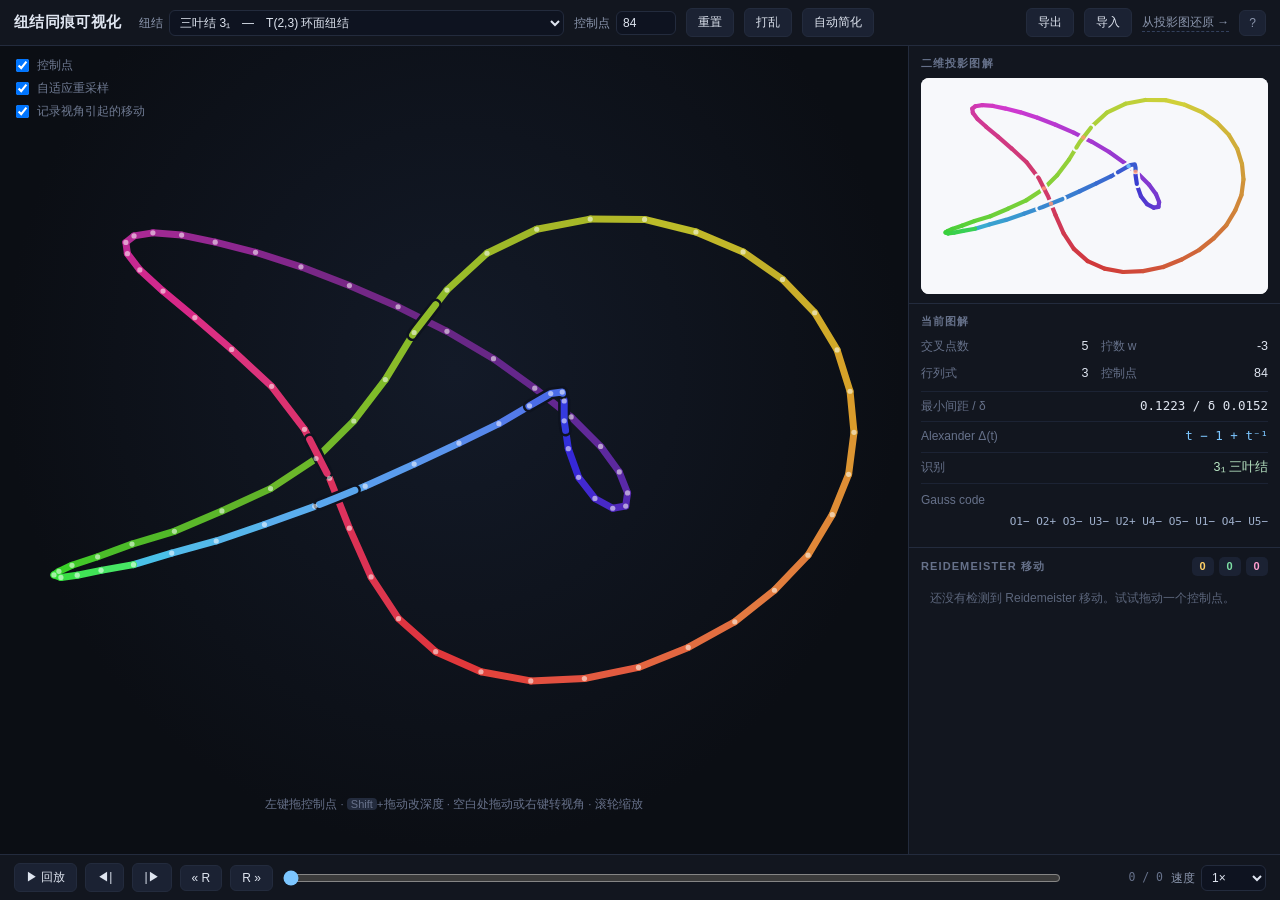
==== knot/index.html @ 01ad6047 "Publish Haoyang Yu homepage" ====
<!DOCTYPE html>
<html lang="zh-CN">
<head>
<meta charset="utf-8">
<meta name="viewport" content="width=device-width, initial-scale=1">
<meta name="robots" content="noindex, nofollow">
<title>纽结同痕可视化 · Knot Isotopy Explorer</title>
<link rel="stylesheet" href="css/style.css?v=2">
</head>
<body>
<div id="app">

  <header>
    <h1>纽结同痕可视化</h1>
    <label class="ctl">纽结
      <select id="libSel"></select>
    </label>
    <label class="ctl">控制点
      <input id="npts" type="number" min="40" max="180" step="4" value="84">
    </label>
    <button id="btnReset" title="重新加载当前纽结">重置</button>
    <button id="btnTangle" title="做一串随机的安全 Δ-move">打乱</button>
    <button id="btnSimplify" title="在保持同痕的前提下自动收缩、拉直">自动简化</button>
    <span class="sep"></span>
    <button id="btnExport" title="导出这条同痕为 JSON">导出</button>
    <button id="btnImport" title="载入一条同痕">导入</button>
    <input id="fileIn" type="file" accept="application/json" hidden>
    <a class="navlink" href="lift.html" title="在平面上画一个平凡结、移动它、定上下，再把纽结还原出来">从投影图还原 →</a>
    <button id="btnHelp" class="ghost">?</button>
  </header>

  <main>
    <section id="stage">
      <canvas id="c3d"></canvas>
      <div id="hud">
        <div class="hint">左键拖控制点 · <kbd>Shift</kbd>+拖动改深度 · 空白处拖动或右键转视角 · 滚轮缩放</div>
        <div id="blocked" class="blocked">被挡住了 —— 再走就会自交</div>
      </div>
      <div id="badges">
        <label><input type="checkbox" id="ckPts" checked> 控制点</label>
        <label><input type="checkbox" id="ckAdapt" checked> 自适应重采样</label>
        <label><input type="checkbox" id="ckViewEv" checked> 记录视角引起的移动</label>
      </div>
    </section>

    <aside>
      <div class="panel">
        <h2>二维投影图解</h2>
        <canvas id="c2d"></canvas>
      </div>

      <div class="panel" id="infoPanel">
        <h2>当前图解</h2>
        <div class="grid">
          <div><span class="k">交叉点数</span><span class="v" id="vCross">–</span></div>
          <div><span class="k">拧数 w</span><span class="v" id="vWrithe">–</span></div>
          <div><span class="k">行列式</span><span class="v" id="vDet">–</span></div>
          <div><span class="k">控制点</span><span class="v" id="vN">–</span></div>
        </div>
        <div class="row"><span class="k" title="不相邻边之间的实际最小距离，以及程序保证留出的间距 δ">最小间距 / δ</span><span class="v mono" id="vSep">–</span></div>
        <div class="row"><span class="k">Alexander Δ(t)</span><span class="v mono" id="vAlex">–</span></div>
        <div class="row"><span class="k">识别</span><span class="v" id="vName">–</span></div>
        <div class="row gauss"><span class="k">Gauss code</span><span class="v mono" id="vGauss">–</span></div>
        <div id="invWarn" class="warn"></div>
      </div>

      <div class="panel grow">
        <h2>Reidemeister 移动
          <span class="counts">
            <b class="r1" id="cR1">0</b><b class="r2" id="cR2">0</b><b class="r3" id="cR3">0</b>
          </span>
        </h2>
        <ul id="evList"></ul>
      </div>
    </aside>
  </main>

  <footer>
    <button id="btnPlay">▶ 回放</button>
    <button id="btnStepBack" title="上一步">◀|</button>
    <button id="btnStepFwd" title="下一步">|▶</button>
    <button id="btnPrevEv" title="上一次 R-移动">« R</button>
    <button id="btnNextEv" title="下一次 R-移动">R »</button>
    <input id="timeline" type="range" min="0" max="0" value="0" step="1">
    <span id="tlLabel" class="mono">0 / 0</span>
    <label class="ctl">速度 <select id="speed">
      <option value="0.25">0.25×</option>
      <option value="0.5">0.5×</option>
      <option value="1" selected>1×</option>
      <option value="2">2×</option>
      <option value="4">4×</option>
      <option value="step">逐步</option>
    </select></label>
  </footer>

  <div id="help" class="modal" hidden>
    <div class="sheet">
      <h2>这个程序在做什么</h2>
      <p>纽结被表示成空间中的<strong>闭合折线</strong>，控制点就是它的顶点。</p>
      <p><strong>不允许自交是被证明出来的，不是被画出来的。</strong>把顶点 <em>v</em> 移到 <em>v′</em> 时，两条相邻边扫过的区域是两个三角形
        <em>(v₋₁,v,v′)</em> 与 <em>(v₊₁,v,v′)</em>。程序检验这两个三角形与纽结其余部分无交（并保留最小间距 δ）——
        这正是 PL 纽结论中的 <strong>Δ-move</strong>，可以延拓成环境同痕。挡住时就沿拖动方向二分，走到最远的安全位置为止。</p>
      <p>右侧图解是同一条<strong>正交投影</strong>：你在左边看到的就是右边的图解。每一小步都会自适应二分，直到该步至多引发一次图解事件，
        再按 Gauss 编码的组合特征判定是 <b class="r1">R1</b>、<b class="r2">R2</b> 还是 <b class="r3">R3</b>。
        另有一类 <b class="r2">R2 ⇄</b>：双角形塌缩后立刻反向重开，等于 R2↓ 紧接 R2↑；
        当它窄于四分之一条边长时属于分辨率以下的抖动，不予记录。</p>
      <p>「最小间距 / δ」一栏可以实时看到不相邻边之间的真实最小距离，以及程序当前保证留出的间距。
        紧折角处前者可以小于后者（共享顶点附近要允许邻边天然的相接），但永远不会归零。</p>
      <p>Alexander 多项式由图解经 Fox 微积分现算（ℤ[t] 上的精确行列式）。它在整个形变过程中<strong>不应该变</strong>——这是同痕正确性的一个实时检验。</p>
      <h2>操作</h2>
      <ul>
        <li>左键拖动控制点：在屏幕平面内移动；<kbd>Shift</kbd> + 拖动：沿视线方向移动。</li>
        <li>在空白处拖动或右键拖动：旋转视角；滚轮缩放；<kbd>Ctrl</kbd>+拖动：平移。</li>
        <li><kbd>Ctrl/⌘</kbd>+<kbd>Z</kbd>：回退一步。</li>
        <li>时间轴可以任意拖动、逐步、按 R-移动跳转；点击右侧事件条目直接跳到那一刻。</li>
      </ul>
      <button id="helpClose">知道了</button>
    </div>
  </div>
</div>

<script src="js/geom.js?v=2"></script>
<script src="js/knot.js?v=2"></script>
<script src="js/library.js?v=2"></script>
<script src="js/diagram.js?v=2"></script>
<script src="js/reid.js?v=2"></script>
<script src="js/alex.js?v=2"></script>
<script src="js/render.js?v=2"></script>
<script src="js/recorder.js?v=2"></script>
<script src="js/app.js?v=2"></script>
</body>
</html>
---- knot/css/style.css ----
:root{
  --bg:#0b0e14;
  --bg2:#12161f;
  --panel:#141926;
  --line:#232b3d;
  --fg:#dfe5f0;
  --dim:#8b96ad;
  --acc:#7cc6ff;
  --r1:#ffd166;
  --r2:#7ee0a5;
  --r3:#ff9ecf;
}
*{box-sizing:border-box}
[hidden]{display:none !important}
html,body{height:100%;margin:0}
body{
  background:var(--bg);color:var(--fg);
  font:14px/1.5 -apple-system,BlinkMacSystemFont,"PingFang SC","Helvetica Neue",Helvetica,"Microsoft YaHei",sans-serif;
  overflow:hidden;
}
#app{display:flex;flex-direction:column;height:100%}

/* ---------- header ---------- */
header{
  display:flex;align-items:center;gap:10px;flex-wrap:wrap;
  padding:8px 14px;background:var(--bg2);border-bottom:1px solid var(--line);
}
header h1{font-size:15px;font-weight:600;margin:0 8px 0 0;letter-spacing:.02em}
.sep{flex:1}
.ctl{display:flex;align-items:center;gap:6px;color:var(--dim);font-size:12px}
select,input[type=number]{
  background:#0e1320;color:var(--fg);border:1px solid var(--line);
  border-radius:6px;padding:4px 6px;font-size:12px;font-family:inherit;
}
input[type=number]{width:60px}
button{
  background:#1b2233;color:var(--fg);border:1px solid var(--line);
  border-radius:6px;padding:5px 11px;font-size:12px;cursor:pointer;font-family:inherit;
}
button:hover{background:#243049;border-color:#33405c}
button:active{transform:translateY(1px)}
button.on{background:#2b4a6b;border-color:#3f76a8;color:#cfeaff}
button.ghost{padding:5px 9px;color:var(--dim)}

/* ---------- layout ---------- */
main{flex:1;display:grid;grid-template-columns:1fr 372px;min-height:0}
#stage{position:relative;min-width:0;background:radial-gradient(ellipse at 50% 40%,#131a28 0%,#0b0e14 70%)}
#c3d{display:block;width:100%;height:100%;cursor:crosshair;touch-action:none}
#hud{position:absolute;left:0;right:0;bottom:10px;text-align:center;pointer-events:none}
#hud .hint{color:#67718a;font-size:11.5px}
.blocked{
  display:inline-block;margin-top:6px;padding:3px 10px;border-radius:99px;
  background:rgba(255,90,90,.14);color:#ff9c9c;border:1px solid rgba(255,90,90,.3);
  font-size:11.5px;opacity:0;transition:opacity .15s;
}
.blocked.show{opacity:1}
#badges{position:absolute;left:12px;top:10px;display:flex;flex-direction:column;gap:4px}
#badges label{color:#6f7a92;font-size:11.5px;display:flex;gap:5px;align-items:center;cursor:pointer}
kbd{background:#232b3d;border-radius:4px;padding:0 4px;font-family:inherit;font-size:11px}

aside{
  border-left:1px solid var(--line);background:var(--bg2);
  display:flex;flex-direction:column;min-height:0;overflow:auto;
}
.panel{border-bottom:1px solid var(--line);padding:9px 12px;flex:0 0 auto}
.panel.grow{flex:1 1 auto;min-height:150px;display:flex;flex-direction:column;border-bottom:none}
.panel h2{
  margin:0 0 6px;font-size:11px;font-weight:600;letter-spacing:.1em;
  text-transform:uppercase;color:#66718a;display:flex;align-items:center;
}
#c2d{display:block;width:100%;height:clamp(140px,24vh,250px);background:#f7f8fb;border-radius:8px}

.grid{display:grid;grid-template-columns:1fr 1fr;gap:4px 12px;margin-bottom:6px}
.grid>div,.row{display:flex;justify-content:space-between;gap:8px;padding:2px 0}
.row{border-top:1px solid #1c2334;padding-top:5px;margin-top:4px}
.row.gauss{display:block}
.row.gauss .v{display:block;margin-top:4px;color:#9fb0cc;font-size:11px;max-height:34px;overflow:auto;word-break:break-all}
.k{color:#66718a;font-size:12px;white-space:nowrap}
.v{color:var(--fg);font-size:12.5px;text-align:right}
.mono{font-family:ui-monospace,SFMono-Regular,Menlo,monospace}
#vAlex{color:var(--acc)}
#vName{color:#b9e6c4}
.warn{margin-top:6px;color:#ffb4b4;font-size:11.5px}

.counts{margin-left:auto;display:flex;gap:5px}
.counts b{
  min-width:22px;text-align:center;border-radius:5px;padding:1px 5px;
  font-size:11px;background:#1b2233;
}
b.r1,.r1{color:var(--r1)}
b.r2,.r2{color:var(--r2)}
b.r3,.r3{color:var(--r3)}

#evList{list-style:none;margin:0;padding:0;overflow-y:auto;flex:1;font-size:12px}
#evList li{
  padding:5px 8px;border-radius:6px;cursor:pointer;display:flex;gap:8px;align-items:baseline;
  border:1px solid transparent;
}
#evList li:hover{background:#1a2132}
#evList li.cur{background:#20304a;border-color:#33507a}
#evList .tag{font-weight:700;font-size:11px;width:26px}
#evList .txt{flex:1;color:#a9b4c9}
#evList .tm{color:#5c667c;font-size:11px;font-family:ui-monospace,Menlo,monospace}
#evList .cause{color:#5c667c;font-size:10.5px}
#evList .empty{color:#5c667c;padding:6px 8px}

/* ---------- footer ---------- */
footer{
  display:flex;align-items:center;gap:8px;padding:8px 14px;
  background:var(--bg2);border-top:1px solid var(--line);
}
#timeline{flex:1;accent-color:var(--acc)}
#tlLabel{color:#66718a;font-size:11.5px;min-width:92px;text-align:right}

/* ---------- modal ---------- */
.modal{position:fixed;inset:0;background:rgba(4,6,11,.7);display:flex;align-items:center;justify-content:center;z-index:20}
.modal .sheet{
  background:var(--panel);border:1px solid var(--line);border-radius:12px;
  max-width:620px;padding:22px 26px;max-height:82vh;overflow:auto;
}
.sheet h2{font-size:13px;letter-spacing:.08em;text-transform:uppercase;color:#66718a;margin:18px 0 8px}
.sheet h2:first-child{margin-top:0}
.sheet p,.sheet li{color:#b6c0d4;font-size:13px;margin:8px 0}
.sheet strong{color:#e8eefb}
.sheet em{color:var(--acc);font-style:normal;font-family:ui-monospace,Menlo,monospace}
.sheet ul{padding-left:20px}
.sheet button{margin-top:16px}

/* ---------- lift.html：三阶段页面 ---------- */
.steps{display:flex;align-items:center;gap:6px}
.step{padding:5px 12px;color:var(--dim)}
.step.on{background:#2b4a6b;border-color:#3f76a8;color:#cfeaff}
.arw{color:#3b455c;font-size:12px}
.navlink{color:var(--dim);font-size:12px;text-decoration:none;border-bottom:1px dashed #33405c}
.navlink:hover{color:var(--acc)}

#tools{
  display:flex;align-items:center;gap:10px;flex-wrap:wrap;min-height:38px;
  padding:6px 14px;background:#0f1420;border-bottom:1px solid var(--line);
}
.toolset{display:flex;align-items:center;gap:9px;flex-wrap:wrap}
.tip{color:#5c667c;font-size:11.5px}
input[type=range]{accent-color:var(--acc);width:96px;vertical-align:middle}
#lblPull{color:var(--dim);font-size:11px;min-width:16px;display:inline-block}

#cmain{display:block;width:100%;height:100%;touch-action:none}
#hint.flash{color:#ffd166}
#note p{color:#96a1b8;font-size:12px;margin:0 0 8px;line-height:1.65}
#note strong{color:#dfe5f0}

#panelEnum ul{list-style:none;margin:6px 0 0;padding:0;max-height:190px;overflow-y:auto;font-size:12px}
#panelEnum li{
  padding:4px 7px;border-radius:6px;display:flex;gap:8px;align-items:baseline;cursor:pointer;
  border:1px solid transparent;
}
#panelEnum li:hover{background:#1a2132;border-color:#26314a}
#panelEnum li.empty{color:#5c667c;cursor:default}
#panelEnum li.empty:hover{background:none;border-color:transparent}
#panelEnum .tag{color:var(--dim);min-width:34px;text-align:right;font-size:11px}
#panelEnum .txt{flex:1;color:var(--acc);font-size:11.5px}
#panelEnum .cause{color:#b9e6c4;font-size:11px}
#panelEnum button{margin-right:6px}
#panelEnum button:disabled{opacity:.4;cursor:default}

@media (max-width:980px){
  main{grid-template-columns:1fr;grid-template-rows:1fr auto}
  aside{border-left:none;border-top:1px solid var(--line);max-height:52vh}
  #c2d{height:170px}
}
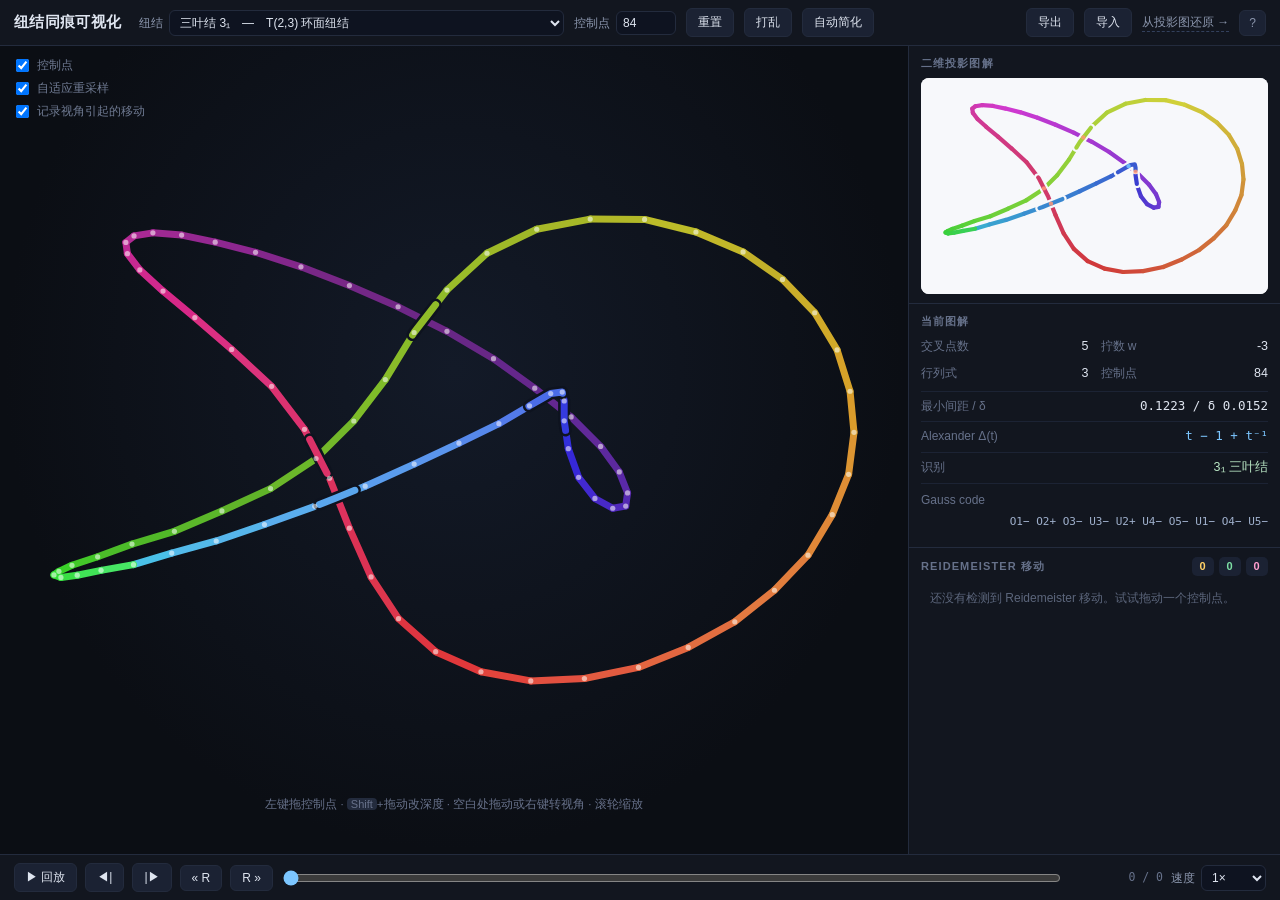
==== commit 6187efac: "Version homepage assets to prevent stale caching" ====
--- a/knot/index.html
+++ b/knot/index.html
@@ -5,6 +5,7 @@
 <meta name="viewport" content="width=device-width, initial-scale=1">
 <meta name="robots" content="noindex, nofollow">
 <title>纽结同痕可视化 · Knot Isotopy Explorer</title>
+<link rel="icon" href="../assets/img/favicon.svg" type="image/svg+xml">
 <link rel="stylesheet" href="css/style.css?v=2">
 </head>
 <body>
